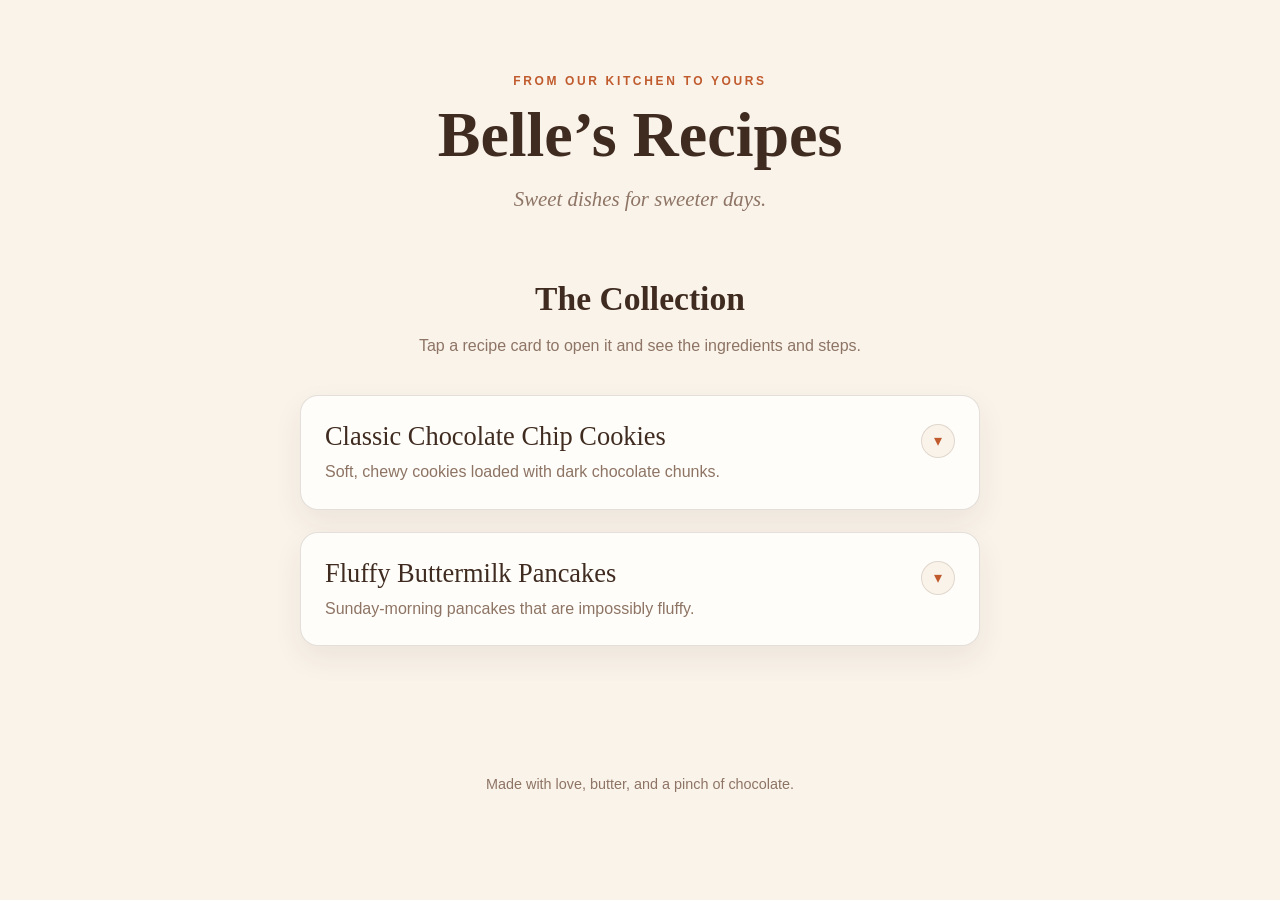
==== index.html @ 93b736bd "Replace Flask app with static recipe book website Remove Flask backend, SQLAlchemy models, and templ" ====
<!DOCTYPE html>
<html lang="en">
<head>
    <meta charset="UTF-8">
    <meta name="viewport" content="width=device-width, initial-scale=1.0">
    <meta name="description" content="Belle's recipe book — sweet recipes for sweeter days.">
    <title>Belle's Recipes</title>
    <link rel="stylesheet" href="css/style.css">
</head>
<body>
    <header class="site-header">
        <div class="container">
            <p class="site-kicker">From our kitchen to yours</p>
            <h1 class="site-title">Belle&rsquo;s Recipes</h1>
            <p class="site-tagline">Sweet dishes for sweeter days.</p>
        </div>
    </header>

    <main>
        <section class="recipes-section">
            <div class="container">
                <h2 class="section-title">The Collection</h2>
                <p class="section-subtitle">Tap a recipe card to open it and see the ingredients and steps.</p>

                <div class="recipe-list">

                    <!-- Sample recipes — replace these cards with Belle's actual recipes! -->

                    <article class="recipe-card" id="classic-chocolate-chip-cookies">
                        <details>
                            <summary class="recipe-summary">
                                <span class="recipe-heading">
                                    <span class="recipe-name">Classic Chocolate Chip Cookies</span>
                                    <span class="recipe-description">Soft, chewy cookies loaded with dark chocolate chunks.</span>
                                </span>
                                <span class="recipe-toggle" aria-hidden="true"></span>
                            </summary>
                            <div class="recipe-body">
                                <p class="recipe-date">First baked: October 2026</p>
                                <h4 class="recipe-subheading">Ingredients</h4>
                                <ul class="ingredients">
                                    <li><span class="ingredient-quantity">2 1/4</span> <span class="ingredient-unit">cups</span> all-purpose flour</li>
                                    <li><span class="ingredient-quantity">1</span> <span class="ingredient-unit">tsp</span> baking soda</li>
                                    <li><span class="ingredient-quantity">1</span> <span class="ingredient-unit">tsp</span> salt</li>
                                    <li><span class="ingredient-quantity">1</span> <span class="ingredient-unit">cup</span> butter, softened</li>
                                    <li><span class="ingredient-quantity">3/4</span> <span class="ingredient-unit">cup</span> granulated sugar</li>
                                    <li><span class="ingredient-quantity">3/4</span> <span class="ingredient-unit">cup</span> packed brown sugar</li>
                                    <li><span class="ingredient-quantity">2</span> <span class="ingredient-unit">large</span> eggs</li>
                                    <li><span class="ingredient-quantity">2</span> <span class="ingredient-unit">tsp</span> vanilla extract</li>
                                    <li><span class="ingredient-quantity">2</span> <span class="ingredient-unit">cups</span> dark chocolate chips</li>
                                </ul>
                                <h4 class="recipe-subheading">Directions</h4>
                                <ol class="steps">
                                    <li><span class="step-number">1</span> Preheat the oven to 375°F and line a baking sheet with parchment paper.</li>
                                    <li><span class="step-number">2</span> Cream the butter and both sugars together until light and fluffy.</li>
                                    <li><span class="step-number">3</span> Beat in the eggs one at a time, then add the vanilla.</li>
                                    <li><span class="step-number">4</span> In a separate bowl, whisk the flour, baking soda, and salt. Combine with the wet ingredients.</li>
                                    <li><span class="step-number">5</span> Fold in the chocolate chips until just combined.</li>
                                    <li><span class="step-number">6</span> Scoop onto the baking sheet and bake for 9&ndash;11 minutes.</li>
                                </ol>
                            </div>
                        </details>
                    </article>

                    <article class="recipe-card" id="fluffy-buttermilk-pancakes">
                        <details>
                            <summary class="recipe-summary">
                                <span class="recipe-heading">
                                    <span class="recipe-name">Fluffy Buttermilk Pancakes</span>
                                    <span class="recipe-description">Sunday-morning pancakes that are impossibly fluffy.</span>
                                </span>
                                <span class="recipe-toggle" aria-hidden="true"></span>
                            </summary>
                            <div class="recipe-body">
                                <p class="recipe-date">Sunday mornings</p>
                                <h4 class="recipe-subheading">Ingredients</h4>
                                <ul class="ingredients">
                                    <li><span class="ingredient-quantity">2</span> <span class="ingredient-unit">cups</span> all-purpose flour</li>
                                    <li><span class="ingredient-quantity">2</span> <span class="ingredient-unit">tbsp</span> sugar</li>
                                    <li><span class="ingredient-quantity">2</span> <span class="ingredient-unit">tsp</span> baking powder</li>
                                    <li><span class="ingredient-quantity">1/2</span> <span class="ingredient-unit">tsp</span> baking soda</li>
                                    <li><span class="ingredient-quantity">1/2</span> <span class="ingredient-unit">tsp</span> salt</li>
                                    <li><span class="ingredient-quantity">2</span> <span class="ingredient-unit">large</span> eggs</li>
                                    <li><span class="ingredient-quantity">2</span> <span class="ingredient-unit">cups</span> buttermilk</li>
                                    <li><span class="ingredient-quantity">3</span> <span class="ingredient-unit">tbsp</span> melted butter</li>
                                </ul>
                                <h4 class="recipe-subheading">Directions</h4>
                                <ol class="steps">
                                    <li><span class="step-number">1</span> Whisk the dry ingredients together in a large bowl.</li>
                                    <li><span class="step-number">2</span> Whisk the wet ingredients in a separate bowl.</li>
                                    <li><span class="step-number">3</span> Combine the two, stirring until just mixed. Let the batter rest for 5 minutes.</li>
                                    <li><span class="step-number">4</span> Cook on a buttered griddle over medium heat, about 2&ndash;3 minutes per side.</li>
                                </ol>
                            </div>
                        </details>
                    </article>

                </div>
            </div>
        </section>
    </main>

    <footer class="site-footer">
        <div class="container">
            <p>Made with love, butter, and a pinch of chocolate.</p>
        </div>
    </footer>
</body>
</html>
---- css/style.css ----
:root {
    --bg: #faf3ea;
    --surface: #fffdf9;
    --ink: #3f2b20;
    --muted: #8d7464;
    --accent: #c05b2e;
    --accent-dark: #9a4523;
    --line: rgba(63, 43, 32, 0.14);
    --radius: 18px;
}

* {
    box-sizing: border-box;
}

body {
    margin: 0;
    background: var(--bg);
    color: var(--ink);
    font-family: -apple-system, BlinkMacSystemFont, "Segoe UI", Roboto, Helvetica, Arial, sans-serif;
    line-height: 1.6;
}

h1, h2, h3, h4 {
    font-family: Georgia, "Times New Roman", serif;
}

.container {
    max-width: 720px;
    margin: 0 auto;
    padding: 0 20px;
}

/* Header */
.site-header {
    text-align: center;
    padding: 72px 20px 40px;
}

.site-kicker {
    margin: 0 0 10px;
    font-size: 0.75rem;
    font-weight: 700;
    letter-spacing: 0.22em;
    text-transform: uppercase;
    color: var(--accent);
}

.site-title {
    margin: 0;
    font-size: clamp(2.6rem, 8vw, 4rem);
    line-height: 1.05;
}

.site-tagline {
    margin: 14px 0 0;
    font-family: Georgia, "Times New Roman", serif;
    font-style: italic;
    font-size: 1.3rem;
    color: var(--muted);
}

/* Recipes */
.recipes-section {
    padding: 16px 0 80px;
}

.section-title {
    margin: 0;
    text-align: center;
    font-size: 2.1rem;
}

.section-subtitle {
    margin: 8px 0 0;
    text-align: center;
    color: var(--muted);
}

.recipe-list {
    display: flex;
    flex-direction: column;
    gap: 22px;
    margin-top: 36px;
}

.recipe-card {
    background: var(--surface);
    border: 1px solid var(--line);
    border-radius: var(--radius);
    box-shadow: 0 12px 30px rgba(63, 43, 32, 0.07);
    overflow: hidden;
}

.recipe-summary {
    display: flex;
    align-items: flex-start;
    justify-content: space-between;
    gap: 16px;
    padding: 24px;
    cursor: pointer;
}

.recipe-summary::-webkit-details-marker,
.recipe-summary::-moz-details-marker {
    display: none;
}

.recipe-heading {
    flex: 1;
}

.recipe-name {
    display: block;
    margin: 0;
    font-family: Georgia, "Times New Roman", serif;
    font-size: 1.65rem;
    line-height: 1.25;
}

.recipe-description {
    display: block;
    margin: 6px 0 0;
    color: var(--muted);
}

.recipe-toggle {
    flex-shrink: 0;
    width: 34px;
    height: 34px;
    margin-top: 4px;
    border-radius: 50%;
    border: 1px solid var(--line);
    background: var(--bg);
    color: var(--accent);
    display: inline-flex;
    align-items: center;
    justify-content: center;
}

.recipe-toggle::after {
    content: "▾";
    font-size: 1rem;
    line-height: 1;
    transition: transform 0.25s ease;
}

details[open] > .recipe-summary .recipe-toggle::after {
    transform: rotate(180deg);
}

.recipe-body {
    border-top: 1px dashed var(--line);
    padding: 20px 24px 28px;
}

.recipe-date {
    margin: 0 0 4px;
    font-size: 0.78rem;
    font-weight: 700;
    letter-spacing: 0.12em;
    text-transform: uppercase;
    color: var(--accent);
}

.recipe-subheading {
    margin: 18px 0 6px;
    font-size: 1.2rem;
}

.ingredients {
    list-style: none;
    margin: 0;
    padding: 0;
}

.ingredients li {
    padding: 7px 0;
    border-bottom: 1px dotted var(--line);
}

.ingredients li:last-child {
    border-bottom: none;
    padding-bottom: 0;
}

.ingredient-quantity {
    font-weight: 700;
}

.steps {
    list-style: none;
    margin: 0;
    padding: 0;
}

.steps li {
    display: flex;
    align-items: flex-start;
    gap: 14px;
    padding: 8px 0;
}

.step-number {
    flex-shrink: 0;
    width: 28px;
    height: 28px;
    border-radius: 50%;
    background: var(--accent);
    color: #fff;
    font-weight: 700;
    font-size: 0.9rem;
    display: inline-flex;
    align-items: center;
    justify-content: center;
}

/* Footer */
.site-footer {
    padding: 32px 20px 64px;
    text-align: center;
    color: var(--muted);
    font-size: 0.9rem;
}

/* Accessibility */
summary:focus-visible {
    outline: 2px solid var(--accent);
    outline-offset: 3px;
    border-radius: 8px;
}

/* Responsive */
@media (max-width: 560px) {
    .site-header {
        padding: 52px 16px 28px;
    }

    .recipe-summary {
        padding: 18px;
    }

    .recipe-body {
        padding: 16px 18px 24px;
    }

    .recipe-name {
        font-size: 1.4rem;
    }
}
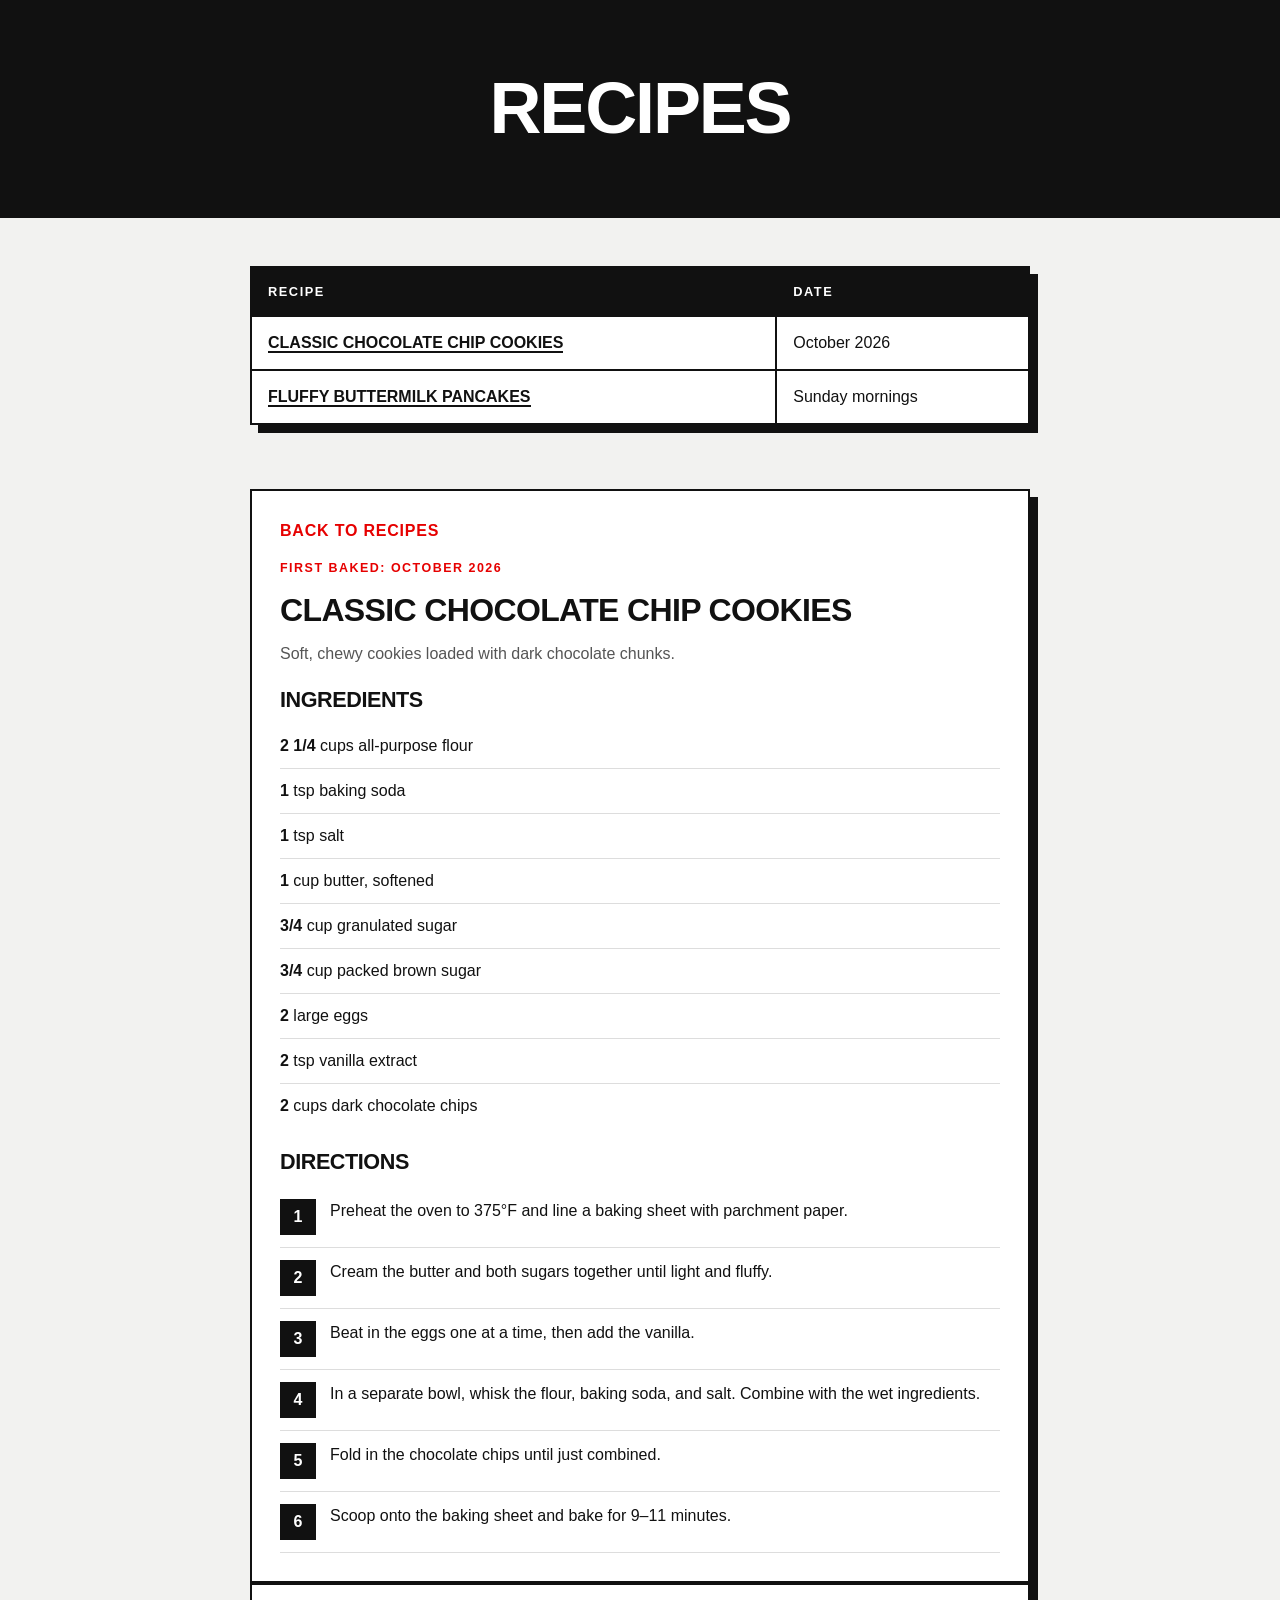
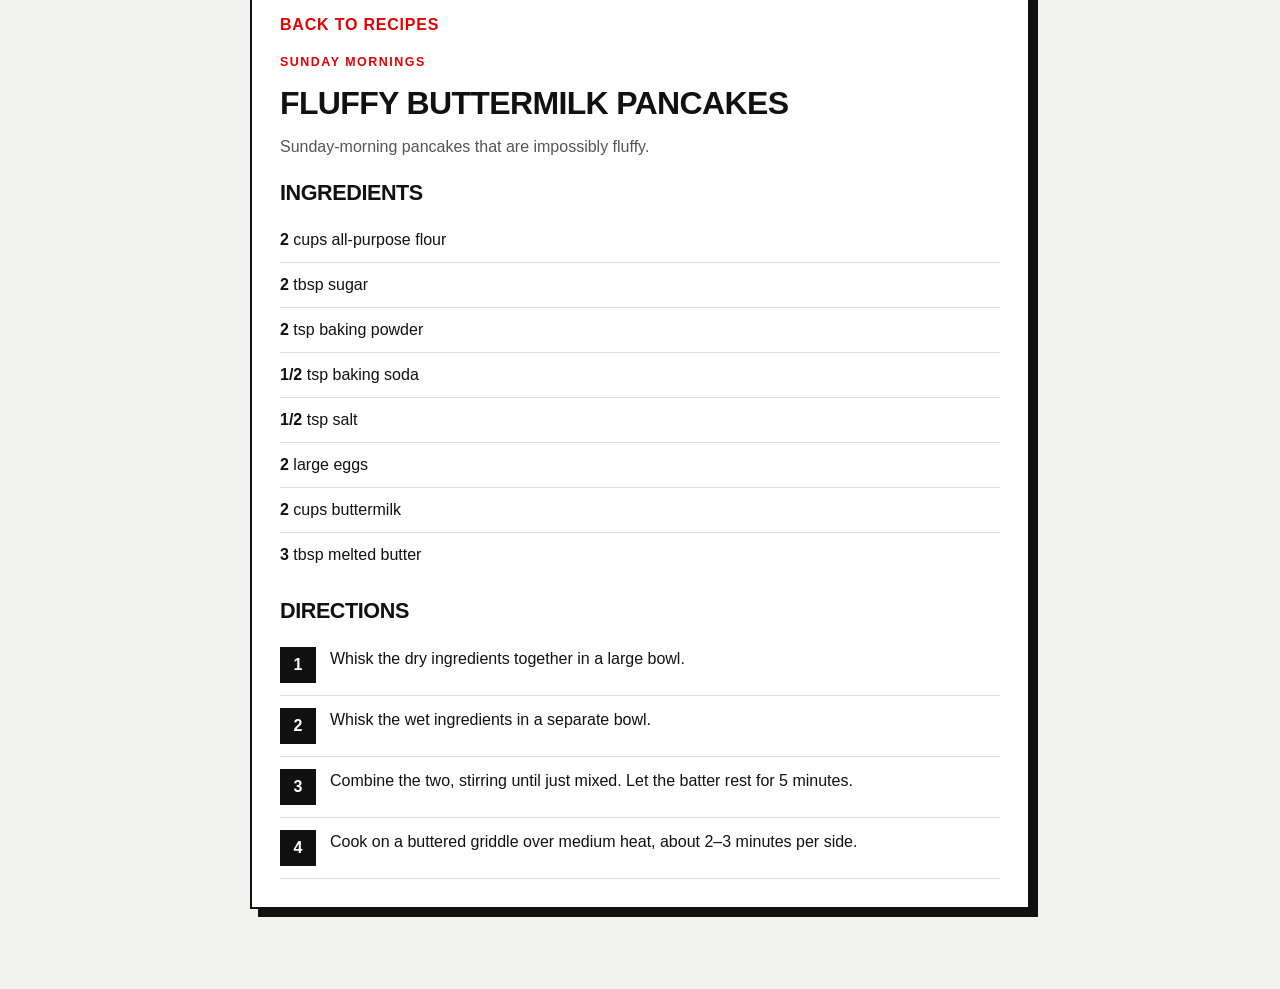
==== commit 2c225040: "Rename site to 'Recipes' and switch to brutalist design - Rename site title to 'Recipes' - Brutalist" ====
--- a/index.html
+++ b/index.html
@@ -3,107 +3,97 @@
 <head>
     <meta charset="UTF-8">
     <meta name="viewport" content="width=device-width, initial-scale=1.0">
-    <meta name="description" content="Belle's recipe book — sweet recipes for sweeter days.">
-    <title>Belle's Recipes</title>
+    <meta name="description" content="The recipe book.">
+    <title>Recipes</title>
     <link rel="stylesheet" href="css/style.css">
 </head>
 <body>
     <header class="site-header">
         <div class="container">
-            <p class="site-kicker">From our kitchen to yours</p>
-            <h1 class="site-title">Belle&rsquo;s Recipes</h1>
-            <p class="site-tagline">Sweet dishes for sweeter days.</p>
+            <h1 class="site-title">Recipes</h1>
         </div>
     </header>
 
     <main>
+        <section class="index-section" id="recipes">
+            <div class="container">
+                <table class="recipe-index">
+                    <thead>
+                        <tr>
+                            <th>Recipe</th>
+                            <th>Date</th>
+                        </tr>
+                    </thead>
+                    <tbody>
+                        <tr>
+                            <td><a href="#classic-chocolate-chip-cookies">Classic Chocolate Chip Cookies</a></td>
+                            <td>October 2026</td>
+                        </tr>
+                        <tr>
+                            <td><a href="#fluffy-buttermilk-pancakes">Fluffy Buttermilk Pancakes</a></td>
+                            <td>Sunday mornings</td>
+                        </tr>
+                    </tbody>
+                </table>
+            </div>
+        </section>
+
         <section class="recipes-section">
             <div class="container">
-                <h2 class="section-title">The Collection</h2>
-                <p class="section-subtitle">Tap a recipe card to open it and see the ingredients and steps.</p>
+                <article class="recipe-card" id="classic-chocolate-chip-cookies">
+                    <a class="back-link" href="#recipes">Back to recipes</a>
+                    <p class="recipe-date">First baked: October 2026</p>
+                    <h3 class="recipe-name">Classic Chocolate Chip Cookies</h3>
+                    <p class="recipe-description">Soft, chewy cookies loaded with dark chocolate chunks.</p>
+                    <h4 class="recipe-subheading">Ingredients</h4>
+                    <ul class="ingredients">
+                        <li><span class="ingredient-quantity">2 1/4</span> <span class="ingredient-unit">cups</span> all-purpose flour</li>
+                        <li><span class="ingredient-quantity">1</span> <span class="ingredient-unit">tsp</span> baking soda</li>
+                        <li><span class="ingredient-quantity">1</span> <span class="ingredient-unit">tsp</span> salt</li>
+                        <li><span class="ingredient-quantity">1</span> <span class="ingredient-unit">cup</span> butter, softened</li>
+                        <li><span class="ingredient-quantity">3/4</span> <span class="ingredient-unit">cup</span> granulated sugar</li>
+                        <li><span class="ingredient-quantity">3/4</span> <span class="ingredient-unit">cup</span> packed brown sugar</li>
+                        <li><span class="ingredient-quantity">2</span> <span class="ingredient-unit">large</span> eggs</li>
+                        <li><span class="ingredient-quantity">2</span> <span class="ingredient-unit">tsp</span> vanilla extract</li>
+                        <li><span class="ingredient-quantity">2</span> <span class="ingredient-unit">cups</span> dark chocolate chips</li>
+                    </ul>
+                    <h4 class="recipe-subheading">Directions</h4>
+                    <ol class="steps">
+                        <li><span class="step-number">1</span> Preheat the oven to 375°F and line a baking sheet with parchment paper.</li>
+                        <li><span class="step-number">2</span> Cream the butter and both sugars together until light and fluffy.</li>
+                        <li><span class="step-number">3</span> Beat in the eggs one at a time, then add the vanilla.</li>
+                        <li><span class="step-number">4</span> In a separate bowl, whisk the flour, baking soda, and salt. Combine with the wet ingredients.</li>
+                        <li><span class="step-number">5</span> Fold in the chocolate chips until just combined.</li>
+                        <li><span class="step-number">6</span> Scoop onto the baking sheet and bake for 9&ndash;11 minutes.</li>
+                    </ol>
+                </article>
 
-                <div class="recipe-list">
-
-                    <!-- Sample recipes — replace these cards with Belle's actual recipes! -->
-
-                    <article class="recipe-card" id="classic-chocolate-chip-cookies">
-                        <details>
-                            <summary class="recipe-summary">
-                                <span class="recipe-heading">
-                                    <span class="recipe-name">Classic Chocolate Chip Cookies</span>
-                                    <span class="recipe-description">Soft, chewy cookies loaded with dark chocolate chunks.</span>
-                                </span>
-                                <span class="recipe-toggle" aria-hidden="true"></span>
-                            </summary>
-                            <div class="recipe-body">
-                                <p class="recipe-date">First baked: October 2026</p>
-                                <h4 class="recipe-subheading">Ingredients</h4>
-                                <ul class="ingredients">
-                                    <li><span class="ingredient-quantity">2 1/4</span> <span class="ingredient-unit">cups</span> all-purpose flour</li>
-                                    <li><span class="ingredient-quantity">1</span> <span class="ingredient-unit">tsp</span> baking soda</li>
-                                    <li><span class="ingredient-quantity">1</span> <span class="ingredient-unit">tsp</span> salt</li>
-                                    <li><span class="ingredient-quantity">1</span> <span class="ingredient-unit">cup</span> butter, softened</li>
-                                    <li><span class="ingredient-quantity">3/4</span> <span class="ingredient-unit">cup</span> granulated sugar</li>
-                                    <li><span class="ingredient-quantity">3/4</span> <span class="ingredient-unit">cup</span> packed brown sugar</li>
-                                    <li><span class="ingredient-quantity">2</span> <span class="ingredient-unit">large</span> eggs</li>
-                                    <li><span class="ingredient-quantity">2</span> <span class="ingredient-unit">tsp</span> vanilla extract</li>
-                                    <li><span class="ingredient-quantity">2</span> <span class="ingredient-unit">cups</span> dark chocolate chips</li>
-                                </ul>
-                                <h4 class="recipe-subheading">Directions</h4>
-                                <ol class="steps">
-                                    <li><span class="step-number">1</span> Preheat the oven to 375°F and line a baking sheet with parchment paper.</li>
-                                    <li><span class="step-number">2</span> Cream the butter and both sugars together until light and fluffy.</li>
-                                    <li><span class="step-number">3</span> Beat in the eggs one at a time, then add the vanilla.</li>
-                                    <li><span class="step-number">4</span> In a separate bowl, whisk the flour, baking soda, and salt. Combine with the wet ingredients.</li>
-                                    <li><span class="step-number">5</span> Fold in the chocolate chips until just combined.</li>
-                                    <li><span class="step-number">6</span> Scoop onto the baking sheet and bake for 9&ndash;11 minutes.</li>
-                                </ol>
-                            </div>
-                        </details>
-                    </article>
-
-                    <article class="recipe-card" id="fluffy-buttermilk-pancakes">
-                        <details>
-                            <summary class="recipe-summary">
-                                <span class="recipe-heading">
-                                    <span class="recipe-name">Fluffy Buttermilk Pancakes</span>
-                                    <span class="recipe-description">Sunday-morning pancakes that are impossibly fluffy.</span>
-                                </span>
-                                <span class="recipe-toggle" aria-hidden="true"></span>
-                            </summary>
-                            <div class="recipe-body">
-                                <p class="recipe-date">Sunday mornings</p>
-                                <h4 class="recipe-subheading">Ingredients</h4>
-                                <ul class="ingredients">
-                                    <li><span class="ingredient-quantity">2</span> <span class="ingredient-unit">cups</span> all-purpose flour</li>
-                                    <li><span class="ingredient-quantity">2</span> <span class="ingredient-unit">tbsp</span> sugar</li>
-                                    <li><span class="ingredient-quantity">2</span> <span class="ingredient-unit">tsp</span> baking powder</li>
-                                    <li><span class="ingredient-quantity">1/2</span> <span class="ingredient-unit">tsp</span> baking soda</li>
-                                    <li><span class="ingredient-quantity">1/2</span> <span class="ingredient-unit">tsp</span> salt</li>
-                                    <li><span class="ingredient-quantity">2</span> <span class="ingredient-unit">large</span> eggs</li>
-                                    <li><span class="ingredient-quantity">2</span> <span class="ingredient-unit">cups</span> buttermilk</li>
-                                    <li><span class="ingredient-quantity">3</span> <span class="ingredient-unit">tbsp</span> melted butter</li>
-                                </ul>
-                                <h4 class="recipe-subheading">Directions</h4>
-                                <ol class="steps">
-                                    <li><span class="step-number">1</span> Whisk the dry ingredients together in a large bowl.</li>
-                                    <li><span class="step-number">2</span> Whisk the wet ingredients in a separate bowl.</li>
-                                    <li><span class="step-number">3</span> Combine the two, stirring until just mixed. Let the batter rest for 5 minutes.</li>
-                                    <li><span class="step-number">4</span> Cook on a buttered griddle over medium heat, about 2&ndash;3 minutes per side.</li>
-                                </ol>
-                            </div>
-                        </details>
-                    </article>
-
-                </div>
+                <article class="recipe-card" id="fluffy-buttermilk-pancakes">
+                    <a class="back-link" href="#recipes">Back to recipes</a>
+                    <p class="recipe-date">Sunday mornings</p>
+                    <h3 class="recipe-name">Fluffy Buttermilk Pancakes</h3>
+                    <p class="recipe-description">Sunday-morning pancakes that are impossibly fluffy.</p>
+                    <h4 class="recipe-subheading">Ingredients</h4>
+                    <ul class="ingredients">
+                        <li><span class="ingredient-quantity">2</span> <span class="ingredient-unit">cups</span> all-purpose flour</li>
+                        <li><span class="ingredient-quantity">2</span> <span class="ingredient-unit">tbsp</span> sugar</li>
+                        <li><span class="ingredient-quantity">2</span> <span class="ingredient-unit">tsp</span> baking powder</li>
+                        <li><span class="ingredient-quantity">1/2</span> <span class="ingredient-unit">tsp</span> baking soda</li>
+                        <li><span class="ingredient-quantity">1/2</span> <span class="ingredient-unit">tsp</span> salt</li>
+                        <li><span class="ingredient-quantity">2</span> <span class="ingredient-unit">large</span> eggs</li>
+                        <li><span class="ingredient-quantity">2</span> <span class="ingredient-unit">cups</span> buttermilk</li>
+                        <li><span class="ingredient-quantity">3</span> <span class="ingredient-unit">tbsp</span> melted butter</li>
+                    </ul>
+                    <h4 class="recipe-subheading">Directions</h4>
+                    <ol class="steps">
+                        <li><span class="step-number">1</span> Whisk the dry ingredients together in a large bowl.</li>
+                        <li><span class="step-number">2</span> Whisk the wet ingredients in a separate bowl.</li>
+                        <li><span class="step-number">3</span> Combine the two, stirring until just mixed. Let the batter rest for 5 minutes.</li>
+                        <li><span class="step-number">4</span> Cook on a buttered griddle over medium heat, about 2&ndash;3 minutes per side.</li>
+                    </ol>
+                </article>
             </div>
         </section>
     </main>
-
-    <footer class="site-footer">
-        <div class="container">
-            <p>Made with love, butter, and a pinch of chocolate.</p>
-        </div>
-    </footer>
 </body>
 </html>
--- a/css/style.css
+++ b/css/style.css
@@ -1,12 +1,11 @@
 :root {
-    --bg: #faf3ea;
-    --surface: #fffdf9;
-    --ink: #3f2b20;
-    --muted: #8d7464;
-    --accent: #c05b2e;
-    --accent-dark: #9a4523;
-    --line: rgba(63, 43, 32, 0.14);
-    --radius: 18px;
+    --bg: #f2f2f0;
+    --surface: #ffffff;
+    --ink: #111111;
+    --muted: #555555;
+    --accent: #e60000;
+    --border: 2px solid #111111;
+    --shadow: 8px 8px 0 #111111;
 }
 
 * {
@@ -17,47 +16,86 @@
     margin: 0;
     background: var(--bg);
     color: var(--ink);
-    font-family: -apple-system, BlinkMacSystemFont, "Segoe UI", Roboto, Helvetica, Arial, sans-serif;
-    line-height: 1.6;
+    font-family: "Helvetica Neue", Helvetica, Arial, sans-serif;
+    line-height: 1.5;
 }
 
 h1, h2, h3, h4 {
-    font-family: Georgia, "Times New Roman", serif;
+    font-family: inherit;
+    text-transform: uppercase;
+    letter-spacing: -0.02em;
 }
 
 .container {
-    max-width: 720px;
+    max-width: 820px;
     margin: 0 auto;
     padding: 0 20px;
 }
 
 /* Header */
 .site-header {
+    background: var(--ink);
+    color: #ffffff;
     text-align: center;
-    padding: 72px 20px 40px;
-}
-
-.site-kicker {
-    margin: 0 0 10px;
-    font-size: 0.75rem;
-    font-weight: 700;
-    letter-spacing: 0.22em;
-    text-transform: uppercase;
+    padding: 72px 20px;
+    border-bottom: var(--border);
+}
+
+.site-title {
+    margin: 0;
+    font-size: clamp(2.8rem, 8vw, 4.5rem);
+    font-weight: 900;
+    line-height: 1.0;
+    letter-spacing: -0.03em;
+    color: #ffffff;
+}
+
+/* Index */
+.index-section {
+    padding: 48px 0;
+}
+
+.recipe-index {
+    width: 100%;
+    border: var(--border);
+    border-collapse: collapse;
+    background: var(--surface);
+    box-shadow: var(--shadow);
+}
+
+.recipe-index th,
+.recipe-index td {
+    border: var(--border);
+    padding: 14px 16px;
+    text-align: left;
+    vertical-align: top;
+}
+
+.recipe-index th {
+    background: var(--ink);
+    color: #ffffff;
+    font-size: 0.8rem;
+    font-weight: 800;
+    letter-spacing: 0.12em;
+    text-transform: uppercase;
+}
+
+.recipe-index td:first-child {
+    font-weight: 900;
+    text-transform: uppercase;
+}
+
+.recipe-index a {
+    color: var(--ink);
+    font-weight: 900;
+    text-transform: uppercase;
+    text-decoration: none;
+    border-bottom: 2px solid var(--ink);
+}
+
+.recipe-index a:hover {
     color: var(--accent);
-}
-
-.site-title {
-    margin: 0;
-    font-size: clamp(2.6rem, 8vw, 4rem);
-    line-height: 1.05;
-}
-
-.site-tagline {
-    margin: 14px 0 0;
-    font-family: Georgia, "Times New Roman", serif;
-    font-style: italic;
-    font-size: 1.3rem;
-    color: var(--muted);
+    border-bottom-color: var(--accent);
 }
 
 /* Recipes */
@@ -65,107 +103,52 @@
     padding: 16px 0 80px;
 }
 
-.section-title {
-    margin: 0;
-    text-align: center;
-    font-size: 2.1rem;
-}
-
-.section-subtitle {
-    margin: 8px 0 0;
-    text-align: center;
-    color: var(--muted);
-}
-
-.recipe-list {
-    display: flex;
-    flex-direction: column;
-    gap: 22px;
-    margin-top: 36px;
-}
-
 .recipe-card {
     background: var(--surface);
-    border: 1px solid var(--line);
-    border-radius: var(--radius);
-    box-shadow: 0 12px 30px rgba(63, 43, 32, 0.07);
-    overflow: hidden;
-}
-
-.recipe-summary {
-    display: flex;
-    align-items: flex-start;
-    justify-content: space-between;
-    gap: 16px;
-    padding: 24px;
-    cursor: pointer;
-}
-
-.recipe-summary::-webkit-details-marker,
-.recipe-summary::-moz-details-marker {
-    display: none;
-}
-
-.recipe-heading {
-    flex: 1;
+    border: var(--border);
+    box-shadow: var(--shadow);
+    padding: 28px;
+}
+
+.back-link {
+    display: inline-block;
+    margin-bottom: 16px;
+    font-weight: 800;
+    text-transform: uppercase;
+    letter-spacing: 0.05em;
+    color: var(--accent);
+    text-decoration: none;
+}
+
+.recipe-date {
+    margin: 0 0 8px;
+    font-size: 0.78rem;
+    font-weight: 800;
+    letter-spacing: 0.12em;
+    text-transform: uppercase;
+    color: var(--accent);
 }
 
 .recipe-name {
-    display: block;
-    margin: 0;
-    font-family: Georgia, "Times New Roman", serif;
-    font-size: 1.65rem;
-    line-height: 1.25;
+    margin: 0 0 8px;
+    font-size: 2rem;
+    font-weight: 900;
+    text-transform: uppercase;
+    letter-spacing: -0.02em;
 }
 
 .recipe-description {
-    display: block;
-    margin: 6px 0 0;
+    margin: 0 0 8px;
     color: var(--muted);
-}
-
-.recipe-toggle {
-    flex-shrink: 0;
-    width: 34px;
-    height: 34px;
-    margin-top: 4px;
-    border-radius: 50%;
-    border: 1px solid var(--line);
-    background: var(--bg);
-    color: var(--accent);
-    display: inline-flex;
-    align-items: center;
-    justify-content: center;
-}
-
-.recipe-toggle::after {
-    content: "▾";
-    font-size: 1rem;
-    line-height: 1;
-    transition: transform 0.25s ease;
-}
-
-details[open] > .recipe-summary .recipe-toggle::after {
-    transform: rotate(180deg);
-}
-
-.recipe-body {
-    border-top: 1px dashed var(--line);
-    padding: 20px 24px 28px;
-}
-
-.recipe-date {
-    margin: 0 0 4px;
-    font-size: 0.78rem;
-    font-weight: 700;
-    letter-spacing: 0.12em;
-    text-transform: uppercase;
-    color: var(--accent);
+    font-weight: 500;
 }
 
 .recipe-subheading {
-    margin: 18px 0 6px;
-    font-size: 1.2rem;
+    margin: 18px 0 8px;
+    font-size: 1.35rem;
+    font-weight: 900;
+    text-transform: uppercase;
+    letter-spacing: -0.02em;
 }
 
 .ingredients {
@@ -175,17 +158,17 @@
 }
 
 .ingredients li {
-    padding: 7px 0;
-    border-bottom: 1px dotted var(--line);
+    padding: 10px 0;
+    border-bottom: 1px solid #dddddd;
+    font-weight: 500;
 }
 
 .ingredients li:last-child {
     border-bottom: none;
-    padding-bottom: 0;
 }
 
 .ingredient-quantity {
-    font-weight: 700;
+    font-weight: 900;
 }
 
 .steps {
@@ -198,53 +181,40 @@
     display: flex;
     align-items: flex-start;
     gap: 14px;
-    padding: 8px 0;
+    padding: 12px 0;
+    border-bottom: 1px solid #dddddd;
 }
 
 .step-number {
     flex-shrink: 0;
-    width: 28px;
-    height: 28px;
-    border-radius: 50%;
-    background: var(--accent);
-    color: #fff;
-    font-weight: 700;
-    font-size: 0.9rem;
+    width: 36px;
+    height: 36px;
+    background: var(--ink);
+    color: #ffffff;
+    border: var(--border);
     display: inline-flex;
     align-items: center;
     justify-content: center;
-}
-
-/* Footer */
-.site-footer {
-    padding: 32px 20px 64px;
-    text-align: center;
-    color: var(--muted);
-    font-size: 0.9rem;
-}
-
-/* Accessibility */
-summary:focus-visible {
-    outline: 2px solid var(--accent);
-    outline-offset: 3px;
-    border-radius: 8px;
+    font-weight: 900;
+}
+
+/* Links */
+a {
+    color: var(--ink);
+}
+
+a:focus-visible {
+    outline: 3px solid var(--accent);
+    outline-offset: 2px;
 }
 
 /* Responsive */
 @media (max-width: 560px) {
     .site-header {
-        padding: 52px 16px 28px;
+        padding: 48px 16px;
     }
 
-    .recipe-summary {
-        padding: 18px;
+    .recipe-card {
+        padding: 20px;
     }
-
-    .recipe-body {
-        padding: 16px 18px 24px;
-    }
-
-    .recipe-name {
-        font-size: 1.4rem;
-    }
-}
+}
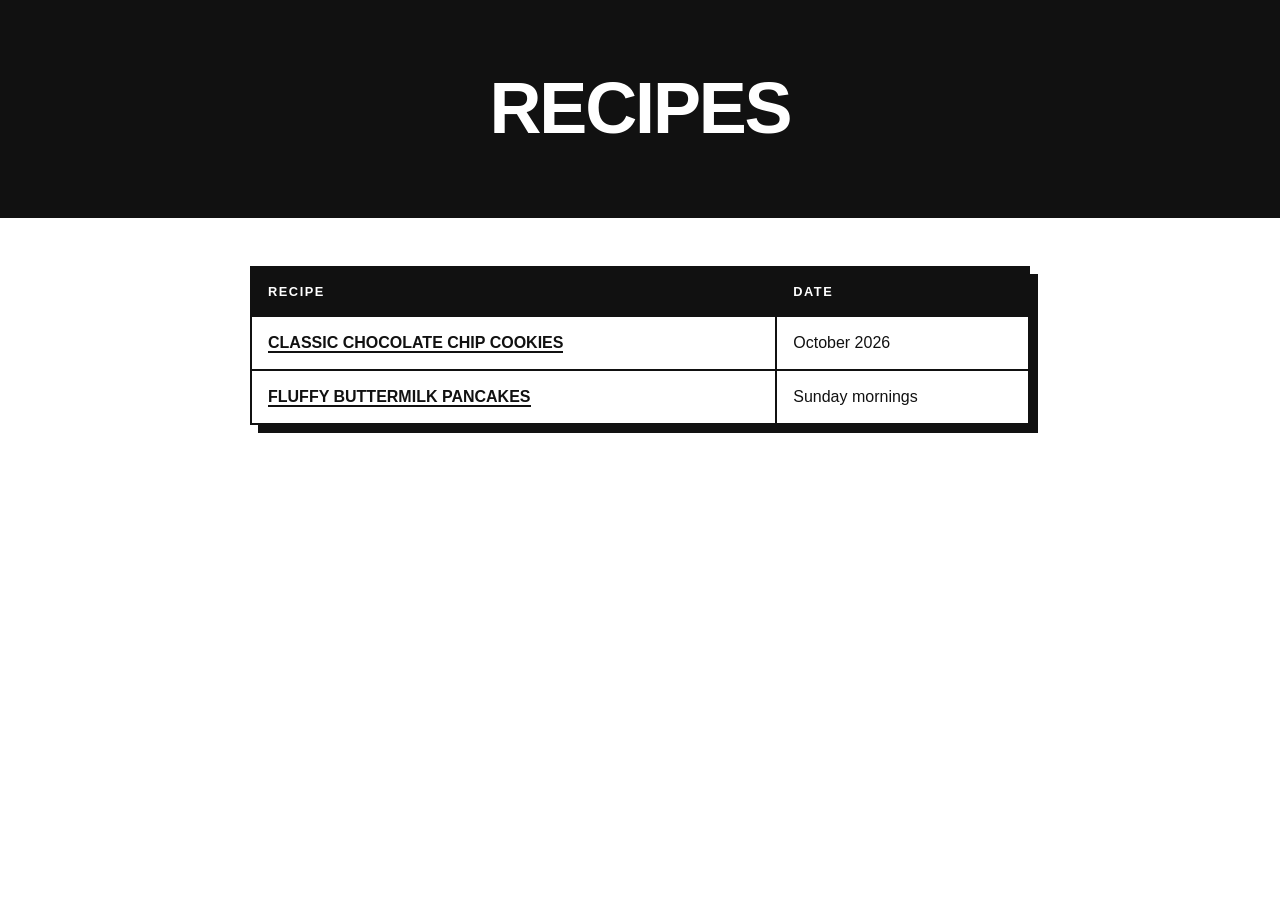
==== commit ac77e242: "Move recipes into individual pages, Helvetica font, white bg, black and white only" ====
--- a/index.html
+++ b/index.html
@@ -26,74 +26,17 @@
                     </thead>
                     <tbody>
                         <tr>
-                            <td><a href="#classic-chocolate-chip-cookies">Classic Chocolate Chip Cookies</a></td>
+                            <td><a href="recipes/classic-chocolate-chip-cookies/">Classic Chocolate Chip Cookies</a></td>
                             <td>October 2026</td>
                         </tr>
                         <tr>
-                            <td><a href="#fluffy-buttermilk-pancakes">Fluffy Buttermilk Pancakes</a></td>
+                            <td><a href="recipes/fluffy-buttermilk-pancakes/">Fluffy Buttermilk Pancakes</a></td>
                             <td>Sunday mornings</td>
                         </tr>
                     </tbody>
                 </table>
             </div>
         </section>
-
-        <section class="recipes-section">
-            <div class="container">
-                <article class="recipe-card" id="classic-chocolate-chip-cookies">
-                    <a class="back-link" href="#recipes">Back to recipes</a>
-                    <p class="recipe-date">First baked: October 2026</p>
-                    <h3 class="recipe-name">Classic Chocolate Chip Cookies</h3>
-                    <p class="recipe-description">Soft, chewy cookies loaded with dark chocolate chunks.</p>
-                    <h4 class="recipe-subheading">Ingredients</h4>
-                    <ul class="ingredients">
-                        <li><span class="ingredient-quantity">2 1/4</span> <span class="ingredient-unit">cups</span> all-purpose flour</li>
-                        <li><span class="ingredient-quantity">1</span> <span class="ingredient-unit">tsp</span> baking soda</li>
-                        <li><span class="ingredient-quantity">1</span> <span class="ingredient-unit">tsp</span> salt</li>
-                        <li><span class="ingredient-quantity">1</span> <span class="ingredient-unit">cup</span> butter, softened</li>
-                        <li><span class="ingredient-quantity">3/4</span> <span class="ingredient-unit">cup</span> granulated sugar</li>
-                        <li><span class="ingredient-quantity">3/4</span> <span class="ingredient-unit">cup</span> packed brown sugar</li>
-                        <li><span class="ingredient-quantity">2</span> <span class="ingredient-unit">large</span> eggs</li>
-                        <li><span class="ingredient-quantity">2</span> <span class="ingredient-unit">tsp</span> vanilla extract</li>
-                        <li><span class="ingredient-quantity">2</span> <span class="ingredient-unit">cups</span> dark chocolate chips</li>
-                    </ul>
-                    <h4 class="recipe-subheading">Directions</h4>
-                    <ol class="steps">
-                        <li><span class="step-number">1</span> Preheat the oven to 375°F and line a baking sheet with parchment paper.</li>
-                        <li><span class="step-number">2</span> Cream the butter and both sugars together until light and fluffy.</li>
-                        <li><span class="step-number">3</span> Beat in the eggs one at a time, then add the vanilla.</li>
-                        <li><span class="step-number">4</span> In a separate bowl, whisk the flour, baking soda, and salt. Combine with the wet ingredients.</li>
-                        <li><span class="step-number">5</span> Fold in the chocolate chips until just combined.</li>
-                        <li><span class="step-number">6</span> Scoop onto the baking sheet and bake for 9&ndash;11 minutes.</li>
-                    </ol>
-                </article>
-
-                <article class="recipe-card" id="fluffy-buttermilk-pancakes">
-                    <a class="back-link" href="#recipes">Back to recipes</a>
-                    <p class="recipe-date">Sunday mornings</p>
-                    <h3 class="recipe-name">Fluffy Buttermilk Pancakes</h3>
-                    <p class="recipe-description">Sunday-morning pancakes that are impossibly fluffy.</p>
-                    <h4 class="recipe-subheading">Ingredients</h4>
-                    <ul class="ingredients">
-                        <li><span class="ingredient-quantity">2</span> <span class="ingredient-unit">cups</span> all-purpose flour</li>
-                        <li><span class="ingredient-quantity">2</span> <span class="ingredient-unit">tbsp</span> sugar</li>
-                        <li><span class="ingredient-quantity">2</span> <span class="ingredient-unit">tsp</span> baking powder</li>
-                        <li><span class="ingredient-quantity">1/2</span> <span class="ingredient-unit">tsp</span> baking soda</li>
-                        <li><span class="ingredient-quantity">1/2</span> <span class="ingredient-unit">tsp</span> salt</li>
-                        <li><span class="ingredient-quantity">2</span> <span class="ingredient-unit">large</span> eggs</li>
-                        <li><span class="ingredient-quantity">2</span> <span class="ingredient-unit">cups</span> buttermilk</li>
-                        <li><span class="ingredient-quantity">3</span> <span class="ingredient-unit">tbsp</span> melted butter</li>
-                    </ul>
-                    <h4 class="recipe-subheading">Directions</h4>
-                    <ol class="steps">
-                        <li><span class="step-number">1</span> Whisk the dry ingredients together in a large bowl.</li>
-                        <li><span class="step-number">2</span> Whisk the wet ingredients in a separate bowl.</li>
-                        <li><span class="step-number">3</span> Combine the two, stirring until just mixed. Let the batter rest for 5 minutes.</li>
-                        <li><span class="step-number">4</span> Cook on a buttered griddle over medium heat, about 2&ndash;3 minutes per side.</li>
-                    </ol>
-                </article>
-            </div>
-        </section>
     </main>
 </body>
 </html>
--- a/css/style.css
+++ b/css/style.css
@@ -1,9 +1,9 @@
 :root {
-    --bg: #f2f2f0;
+    --bg: #ffffff;
     --surface: #ffffff;
     --ink: #111111;
     --muted: #555555;
-    --accent: #e60000;
+    --accent: #111111;
     --border: 2px solid #111111;
     --shadow: 8px 8px 0 #111111;
 }
@@ -116,8 +116,7 @@
     font-weight: 800;
     text-transform: uppercase;
     letter-spacing: 0.05em;
-    color: var(--accent);
-    text-decoration: none;
+    color: var(--ink);
 }
 
 .recipe-date {
@@ -126,7 +125,7 @@
     font-weight: 800;
     letter-spacing: 0.12em;
     text-transform: uppercase;
-    color: var(--accent);
+    color: var(--ink);
 }
 
 .recipe-name {
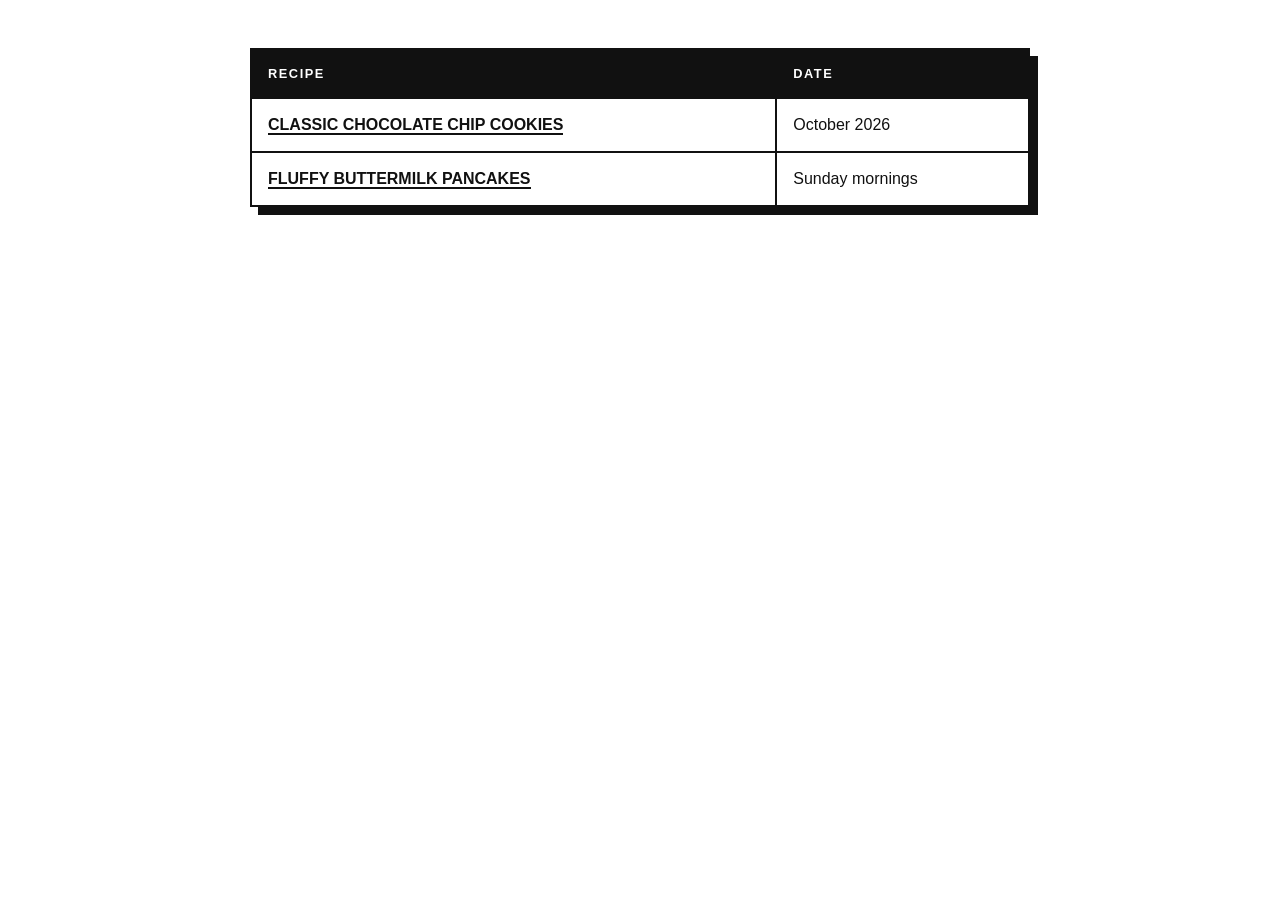
==== commit 1daf77ae: "Home page now shows only the recipe table" ====
--- a/index.html
+++ b/index.html
@@ -8,12 +8,6 @@
     <link rel="stylesheet" href="css/style.css">
 </head>
 <body>
-    <header class="site-header">
-        <div class="container">
-            <h1 class="site-title">Recipes</h1>
-        </div>
-    </header>
-
     <main>
         <section class="index-section" id="recipes">
             <div class="container">
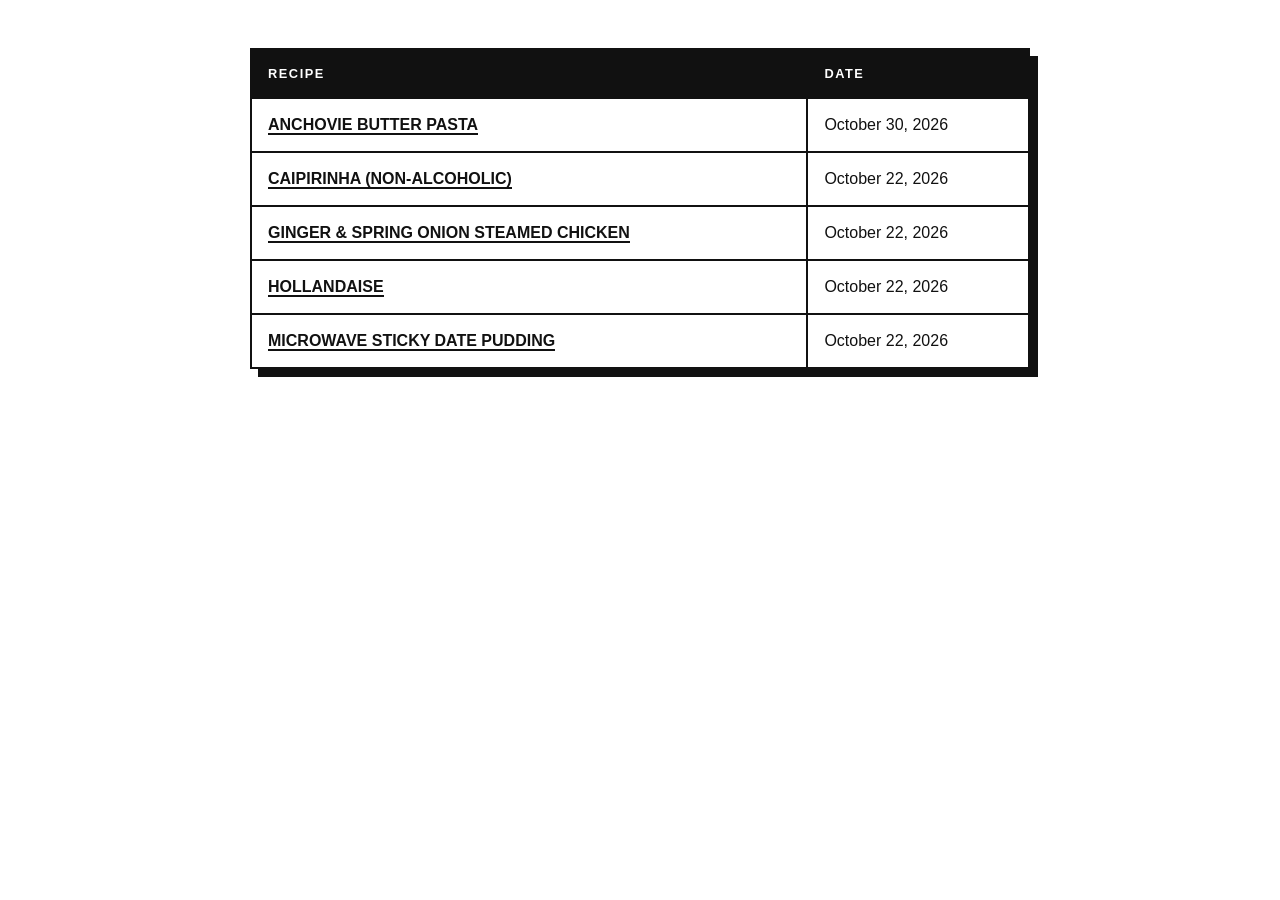
==== commit 5f391d37: "Replace placeholder recipes with real recipes from vault" ====
--- a/index.html
+++ b/index.html
@@ -20,12 +20,24 @@
                     </thead>
                     <tbody>
                         <tr>
-                            <td><a href="recipes/classic-chocolate-chip-cookies/">Classic Chocolate Chip Cookies</a></td>
-                            <td>October 2026</td>
+                            <td><a href="recipes/anchovie-butter-pasta/">Anchovie Butter Pasta</a></td>
+                            <td>October 30, 2026</td>
                         </tr>
                         <tr>
-                            <td><a href="recipes/fluffy-buttermilk-pancakes/">Fluffy Buttermilk Pancakes</a></td>
-                            <td>Sunday mornings</td>
+                            <td><a href="recipes/caipirinha/">Caipirinha (Non-alcoholic)</a></td>
+                            <td>October 22, 2026</td>
+                        </tr>
+                        <tr>
+                            <td><a href="recipes/ginger-spring-onion-steamed-chicken/">Ginger &amp; Spring Onion Steamed Chicken</a></td>
+                            <td>October 22, 2026</td>
+                        </tr>
+                        <tr>
+                            <td><a href="recipes/hollandaise/">Hollandaise</a></td>
+                            <td>October 22, 2026</td>
+                        </tr>
+                        <tr>
+                            <td><a href="recipes/microwave-sticky-date-pudding/">Microwave Sticky Date Pudding</a></td>
+                            <td>October 22, 2026</td>
                         </tr>
                     </tbody>
                 </table>
